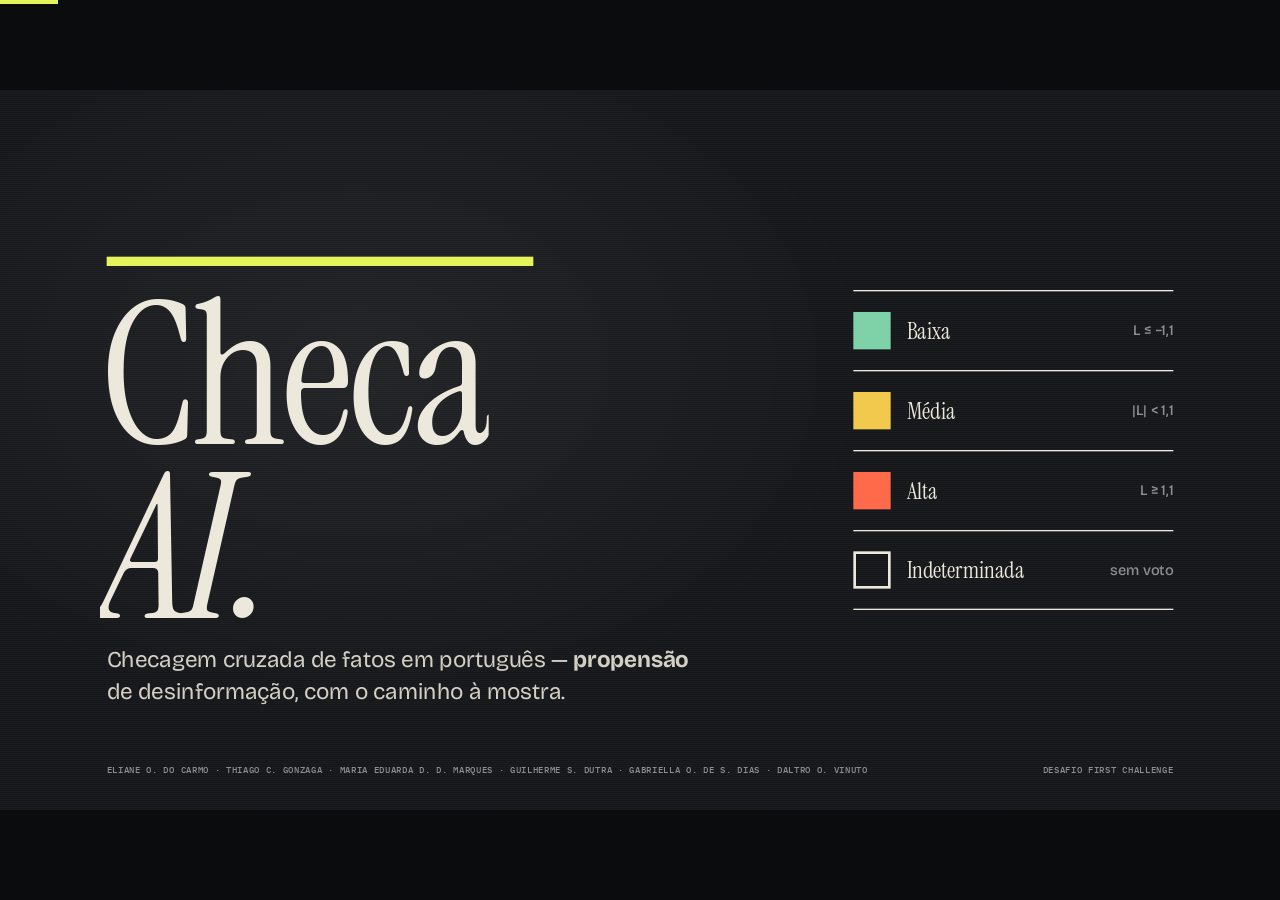
==== brag-output/slides-v4-apuracao/index.html @ cb83b755 "novos slides" ====
<!DOCTYPE html>
<html lang="pt-BR">
<head>
<meta charset="UTF-8">
<meta name="viewport" content="width=device-width, initial-scale=1.0">
<title>Checa AI — Mesa de apuração</title>

<!-- Fontes: Archivo (display), Nunito (texto), IBM Plex Mono (código) -->
<link rel="preconnect" href="https://fonts.googleapis.com">
<link rel="preconnect" href="https://fonts.gstatic.com" crossorigin>
<link href="https://fonts.googleapis.com/css2?family=Instrument+Serif:ital@0;1&family=Bricolage+Grotesque:opsz,wght@12..96,400;12..96,600;12..96,700&family=IBM+Plex+Mono:wght@400;500;600&display=swap" rel="stylesheet">

<style>
/* ===========================================
   TEMA (mude aqui para mudar o deck inteiro)
   =========================================== */
:root {
    --stage-bg: #e6e6e2;      /* faixas fora do palco 16:9 */
    --slide-bg: #fafaf8;      /* papel */
    --ink: #0b0b0b;           /* preto */
    --red: #ff3300;           /* acento único (e nível ALTA) */
    --green: #1f9d55;         /* nível BAIXA */
    --amber: #f2b705;         /* nível MÉDIA */
    --mute: #74746d;
    --line: rgba(11, 11, 11, .10);
    --soft: #efefea;

    --f-display: 'Archivo', sans-serif;
    --f-body: 'Nunito', sans-serif;
    --f-mono: 'IBM Plex Mono', monospace;

    --pad: 160px;             /* margem lateral do palco */
    --ease: cubic-bezier(.2, .8, .2, 1);
}

* { margin: 0; padding: 0; box-sizing: border-box; }

/* ===========================================
   VIEWPORT BASE (fixed 16:9 stage) — obrigatório
   =========================================== */
html, body { width: 100%; height: 100%; margin: 0; overflow: hidden; background: var(--stage-bg, #000); }
.deck-viewport { position: fixed; inset: 0; overflow: hidden; background: var(--stage-bg, #000); }
.deck-stage { position: absolute; left: 0; top: 0; width: 1920px; height: 1080px; overflow: hidden; transform-origin: 0 0; background: var(--slide-bg, #fff); }
.slide { position: absolute; inset: 0; width: 1920px; height: 1080px; overflow: hidden; display: block; visibility: hidden; opacity: 0; pointer-events: none; background: var(--slide-bg, #fff); }
.slide.active, .slide.visible { visibility: visible; opacity: 1; pointer-events: auto; z-index: 1; }
img, video, canvas, svg { max-width: 100%; max-height: 100%; }
.deck-controls { position: fixed; left: 50%; bottom: 22px; transform: translateX(-50%); z-index: 1000; }
@media print {
    html, body { width: 1920px; height: auto; overflow: visible; background: #fff; }
    .deck-viewport { position: static; overflow: visible; background: #fff; }
    .deck-stage { position: static; width: auto; height: auto; transform: none !important; background: none; }
    .slide { position: relative; display: block !important; visibility: visible !important; opacity: 1 !important; pointer-events: auto !important; width: 1920px; height: 1080px; break-after: page; page-break-after: always; }
    .slide:last-child { break-after: auto; page-break-after: auto; }
    .deck-controls { display: none !important; }
    .slide .r { opacity: 1 !important; transform: none !important; }
}
@media (prefers-reduced-motion: reduce) {
    *, *::before, *::after { animation-duration: 0.01ms !important; transition-duration: 0.2s !important; }
}

/* ===========================================
   ESTRUTURA DE SLIDE (grade suíça)
   Cada slide: grade de fundo + meta (topo) + rodapé + conteúdo.
   =========================================== */
.slide { font-family: var(--f-body); color: var(--ink); }
.meta, .foot {
    position: absolute; left: var(--pad); right: var(--pad);
    display: flex; justify-content: space-between;
    font: 700 20px var(--f-display); letter-spacing: .18em; text-transform: uppercase;
}
.meta { top: 64px; }
.meta span:last-child, .foot { color: var(--mute); }
.foot { bottom: 52px; font-weight: 600; font-size: 18px; letter-spacing: .08em; }

/* Kicker vermelho + título de seção */
.kicker {
    position: absolute; left: var(--pad); top: 160px;
    display: flex; align-items: center; gap: 18px;
    font: 800 24px var(--f-display); letter-spacing: .2em; text-transform: uppercase; color: var(--red);
}
.kicker::before { content: ""; width: 44px; height: 8px; background: var(--red); }
.h2 {
    position: absolute; left: 152px; top: 206px; right: var(--pad);
    font: 900 112px/1 var(--f-display); letter-spacing: -.04em;
}
.body { position: absolute; left: var(--pad); right: var(--pad); top: 390px; bottom: 140px; }

/* Tipografia utilitária */
.mono { font-family: var(--f-mono); }
.lead { font: 400 38px/1.4 var(--f-body); }
.small { font-size: 24px; color: var(--mute); line-height: 1.4; }
.lab { font: 800 20px var(--f-display); letter-spacing: .18em; text-transform: uppercase; color: var(--mute); }
.red { color: var(--red); }
.hl { background: var(--red); color: var(--inv-fg); padding: 0 10px; }
.ul { text-decoration: underline; text-decoration-color: var(--red); text-decoration-thickness: 6px; text-underline-offset: 8px; }
.strike { text-decoration: line-through; text-decoration-color: var(--red); text-decoration-thickness: 4px; color: var(--mute); }

/* Réguas e caixas */
.rule { border-top: 3px solid var(--ink); }
.box { border: 3px solid var(--ink); padding: 32px 36px; background: var(--slide-bg); }
.box.soft { border: 0; background: var(--soft); }
.tag { display: inline-block; font: 800 18px var(--f-display); letter-spacing: .14em; text-transform: uppercase; padding: 6px 12px; border: 2px solid var(--ink); }
.tag.llm { background: var(--red); border-color: var(--red); color: var(--inv-fg); }
.sq { display: inline-block; width: 44px; height: 44px; flex: none; }
.sq.g { background: var(--green); } .sq.a { background: var(--amber); } .sq.r { background: var(--alta); }
.sq.o { border: 4px solid var(--ink); }

/* ===========================================
   ANIMAÇÕES — disparadas quando o slide fica .visible
   Use class="r" e style="--d:.3s" para escalonar.
   =========================================== */
.r { opacity: 0; transform: translateY(28px); transition: opacity .6s ease, transform .8s var(--ease); transition-delay: var(--d, 0s); }
.slide.visible .r { opacity: 1; transform: none; }
.wipe { transform: scaleX(0); transform-origin: left; transition: transform .9s cubic-bezier(.7, 0, .2, 1); transition-delay: var(--d, 0s); }
.slide.visible .wipe { transform: scaleX(1); }
.kicker, .h2 { opacity: 0; transform: translateY(20px); transition: opacity .5s ease, transform .7s var(--ease); }
.h2 { transition-delay: .08s; }
.slide.visible .kicker, .slide.visible .h2 { opacity: 1; transform: none; }

/* ===========================================
   COMPONENTES ESPECÍFICOS
   =========================================== */
/* Título (slide 1) */
.t-bar { position: absolute; left: var(--pad); top: 250px; width: 640px; height: 22px; background: var(--red); }
.t-h1 { position: absolute; left: 150px; top: 300px; font: 900 300px/.86 var(--f-display); letter-spacing: -.045em; }
.t-h1 .l { display: block; overflow: hidden; }
.t-h1 .l span { display: block; transform: translateY(105%); transition: transform .9s var(--ease); }
.slide.visible .t-h1 .l span { transform: none; }
.slide.visible .t-h1 .l:nth-child(2) span { transition-delay: .12s; }
.scale4 { position: absolute; right: var(--pad); top: 300px; width: 480px; }
.scale4 .row { display: flex; align-items: center; gap: 24px; height: 120px; border-top: 2px solid var(--ink); }
.scale4 .row:last-child { border-bottom: 2px solid var(--ink); }
.scale4 .sq { width: 56px; height: 56px; }
.scale4 b { font: 800 34px var(--f-display); }
.scale4 i { margin-left: auto; font: 500 22px var(--f-display); font-style: normal; color: var(--mute); }

/* Grade de colunas genérica */
.cols { display: grid; gap: 40px; }
.c2 { grid-template-columns: 1fr 1fr; } .c3 { grid-template-columns: repeat(3, 1fr); } .c4 { grid-template-columns: repeat(4, 1fr); }

/* Lista com marcadores ✓ – ✗ */
.checks { list-style: none; }
.checks li { display: flex; gap: 22px; align-items: baseline; font-size: 34px; line-height: 1.3; padding: 18px 0; border-bottom: 2px solid var(--line); }
.checks li .m { flex: none; width: 40px; font: 900 34px var(--f-display); }
.checks li .m.y { color: var(--green); } .checks li .m.n { color: var(--red); } .checks li .m.s { color: var(--mute); }
.checks li small { display: block; font-size: 24px; color: var(--mute); }

/* Visão geral: 10 etapas */
.steps { display: grid; grid-template-columns: repeat(5, 1fr); gap: 24px; }
.step { position: relative; height: 210px; border-top: 6px solid var(--ink); padding-top: 18px; }
.step.llm { border-top-color: var(--red); }
.step .n { font: 900 56px/1 var(--f-display); letter-spacing: -.03em; }
.step.llm .n { color: var(--red); }
.step .t { font: 800 32px/1.1 var(--f-display); margin-top: 14px; }
.step .d { font-size: 22px; color: var(--mute); margin-top: 8px; }

/* JSON / código */
.code { font: 400 26px/1.6 var(--f-mono); background: var(--inv-bg); color: var(--inv-fg); padding: 32px 36px; }
.code .k { color: var(--code-k); } .code .s { color: var(--code-ok); }

/* Linha de equação */
.eq { display: flex; align-items: center; gap: 22px; font: 700 30px var(--f-display); }
.eq .op { font-size: 44px; color: var(--mute); }
.eq .cell { border: 3px solid var(--ink); padding: 14px 20px; }
.eq .cell small { display: block; font: 600 18px var(--f-body); color: var(--mute); }

/* Clusters (slide independência) */
.dots { display: grid; grid-template-columns: repeat(5, 72px); gap: 18px; }
.dot { width: 72px; height: 72px; background: var(--ink); }
.cluster { border: 3px solid var(--ink); padding: 22px; display: flex; gap: 14px; align-items: center; }
.cluster .dot { width: 48px; height: 48px; }
.cluster .lbl { margin-left: auto; text-align: right; font: 800 24px var(--f-display); }
.cluster .lbl small { display: block; font: 600 18px var(--f-body); color: var(--mute); }

/* Classes do juiz */
.classes { display: flex; gap: 14px; flex-wrap: wrap; }
.classes span { font: 800 22px var(--f-mono); padding: 10px 16px; border: 2px solid var(--ink); }
.classes span.on { background: var(--inv-bg); color: var(--inv-fg); }

/* Eixo de log-odds */
.axis { position: relative; width: 900px; height: 230px; }
.axis .zone { position: absolute; top: 60px; height: 70px; display: flex; align-items: center; justify-content: center; font: 900 26px var(--f-display); letter-spacing: .08em; color: var(--inv-fg); }
.axis .tick { position: absolute; top: 140px; font: 600 22px var(--f-mono); transform: translateX(-50%); }
.axis .mk { position: absolute; top: 18px; width: 4px; height: 120px; background: var(--ink); transform: translateX(-50%); }
.axis .mk b { position: absolute; top: -40px; left: 50%; transform: translateX(-50%); white-space: nowrap; font: 800 24px var(--f-display); }

/* Tabela simples */
.tbl { width: 100%; border-collapse: collapse; font-size: 30px; }
.tbl td { padding: 18px 0; border-bottom: 2px solid var(--line); }
.tbl td:last-child { text-align: right; font: 800 34px var(--f-display); }
.tbl tr:first-child td { border-top: 3px solid var(--ink); }

/* Barras de resultado */
.bar { display: grid; grid-template-columns: 380px 1fr 150px; align-items: center; gap: 28px; height: 96px; border-bottom: 2px solid var(--line); }
.bar .nm { font: 800 30px var(--f-display); }
.bar .nm small { display: block; font: 600 20px var(--f-body); color: var(--mute); }
.bar .tr { height: 40px; background: var(--soft); position: relative; }
.bar .fi { position: absolute; inset: 0 auto 0 0; background: var(--ink); }
.bar .v { font: 900 44px var(--f-display); text-align: right; }

/* Linha do trace */
.trace { font: 400 24px/1.75 var(--f-mono); }
.trace span { color: var(--mute); display: inline-block; width: 130px; }

/* Grandes declarações */
.stmt { position: absolute; left: 150px; right: var(--pad); top: 300px; font: 900 150px/.95 var(--f-display); letter-spacing: -.045em; }

/* ===========================================
   NOTAS DO APRESENTADOR, PROGRESSO, EDIÇÃO
   (fora do palco: não fazem parte do slide)
   =========================================== */
.progress { position: fixed; left: 0; top: 0; height: 4px; background: var(--red); z-index: 900; transition: width .4s var(--ease); }
.notes {
    position: fixed; left: 50%; bottom: 20px; transform: translateX(-50%) translateY(20px);
    width: min(1100px, 92vw); max-height: 34vh; overflow: auto;
    background: rgba(11, 11, 11, .92); color: var(--inv-fg); padding: 18px 22px;
    font: 400 17px/1.5 var(--f-body); border-left: 6px solid var(--red);
    opacity: 0; pointer-events: none; transition: .25s; z-index: 950;
}
.notes.on { opacity: 1; transform: translateX(-50%); pointer-events: auto; }
.edit-hotzone { position: fixed; top: 0; left: 0; width: 80px; height: 80px; z-index: 10000; cursor: pointer; }
.edit-toggle {
    position: fixed; top: 16px; left: 16px; z-index: 10001; width: 44px; height: 44px;
    border: 2px solid var(--ink); background: #fff; font-size: 20px; cursor: pointer;
    opacity: 0; pointer-events: none; transition: opacity .3s ease;
}
.edit-toggle.show, .edit-toggle.active { opacity: 1; pointer-events: auto; }
.edit-toggle.active { background: var(--red); border-color: var(--red); }
body.editing .slide [contenteditable="true"]:hover { outline: 2px dashed var(--red); outline-offset: 4px; }

/* ===========================================
   TEMA C · MESA DE APURAÇÃO
   Grafite escuro + marca-texto limão; caixas invertidas viram "papel de recibo".
   Instrument Serif nos títulos, Bricolage Grotesque no texto, IBM Plex Mono no código.
   =========================================== */
:root {
    --stage-bg: #0b0c0d; --slide-bg: #15171a; --paper: #f3efe4;
    --ink: #ece8dc; --red: #e4f45a; --mute: #8b8f94; --soft: #202327;
    --line: rgba(255, 255, 255, .10);
    --green: #7fd1a8; --amber: #f2c94c; --alta: #ff6b4a; --amber-text: #f2c94c;
    --inv-bg: #f3efe4; --inv-fg: #17181b; --inv-mute: #5d5f63;
    --code-ok: #2f7d55; --code-k: #8a3b12;
    --f-display: 'Bricolage Grotesque', sans-serif; --f-serif: 'Instrument Serif', Georgia, serif;
    --f-body: 'Bricolage Grotesque', sans-serif;
    --f-mono: 'IBM Plex Mono', monospace;
}
.slide { font-synthesis: none; }
/* vinheta + grão de papel */
.slide::before {
    content: ""; position: absolute; inset: 0; pointer-events: none;
    background: radial-gradient(1300px 900px at 28% 38%, rgba(255,255,255,.055), transparent 60%),
                repeating-linear-gradient(0deg, rgba(255,255,255,.018) 0 1px, transparent 1px 3px);
}
.meta, .foot { font: 500 18px var(--f-mono) !important; letter-spacing: .16em; }
.meta span:first-child { color: var(--ink); }
.kicker, .lab { font-family: var(--f-mono) !important; font-weight: 500 !important; }
.kicker::before { height: 4px; }
.tag { font-family: var(--f-mono) !important; font-weight: 600 !important; letter-spacing: .08em; border-color: var(--ink); }
.tag.llm { background: var(--red); border-color: var(--red); color: #17181b; }
.h2 { font-weight: 400; letter-spacing: -.015em; font-size: 124px; top: 196px; }
.t-h1 { font-weight: 400; letter-spacing: -.02em; }
.stmt { font-weight: 400; letter-spacing: -.015em; }
.stmt .red, .t-h1 .l:nth-child(2) span { font-style: italic; }
.lead { color: #d3cfc4; }
.hl { background: var(--red); color: #17181b; }
.ul { text-decoration: none; background: linear-gradient(transparent 62%, rgba(228, 244, 90, .55) 62%); }
.strike { text-decoration-color: var(--red); }
.sq.o { border-color: var(--ink); }
.checks li .m.y { color: var(--green); } .checks li .m.n { color: var(--alta); }
.step.llm { border-top-color: var(--red); } .step.llm .n { color: var(--red); }
.t-bar { background: var(--red); height: 14px; }
/* caixas invertidas = papel de recibo, levemente torto */
.code, .box[style*="inv-bg"], div[style*="background:var(--inv-bg)"] { box-shadow: 0 24px 50px rgba(0,0,0,.45); }
.slide.visible div[style*="background:var(--inv-bg);color"] { transform: rotate(-.6deg); }
.axis .zone { color: #17181b !important; }
.bar .tr { background: #23262b; }
.bar .fi { background: var(--ink); }
.dot, .cluster .dot { background: var(--ink); }
.progress { background: var(--red); }
.h2, .t-h1, .stmt, .step .n, .scale4 b { font-family: var(--f-serif) !important; font-weight: 400 !important; }
.slide:first-child .foot { font-size: 13px !important; letter-spacing: .04em; }

</style>
</head>
<body>
<div class="progress" id="progress"></div>
<div class="edit-hotzone"></div>
<button class="edit-toggle" id="editToggle" title="Modo edição (E)" aria-label="Alternar modo de edição">✏️</button>

<div class="deck-viewport">
<main class="deck-stage" id="deckStage">

<!-- =========================================================
     01 · TÍTULO
     ========================================================= -->
<section class="slide" data-sec="Residência · 2026">
  <div class="t-bar wipe" style="--d:.15s"></div>
  <h1 class="t-h1"><span class="l"><span>Checa</span></span><span class="l"><span>AI.</span></span></h1>
  <p class="lead r" style="position:absolute;left:160px;top:830px;width:900px;font-size:34px;--d:.6s">Checagem cruzada de fatos em português — <b>propensão</b> de desinformação, com o caminho à mostra.</p>
  <div class="scale4">
    <div class="row r" style="--d:.7s"><span class="sq g"></span><b>Baixa</b><i>L ≤ −1,1</i></div>
    <div class="row r" style="--d:.8s"><span class="sq a"></span><b>Média</b><i>|L| &lt; 1,1</i></div>
    <div class="row r" style="--d:.9s"><span class="sq r"></span><b>Alta</b><i>L ≥ 1,1</i></div>
    <div class="row r" style="--d:1s"><span class="sq o"></span><b>Indeterminada</b><i>sem voto</i></div>
  </div>
  <div class="foot" style="font-size:15px;letter-spacing:.04em;white-space:nowrap"><span>Eliane O. do Carmo · Thiago C. Gonzaga · Maria Eduarda D. D. Marques · Guilherme S. Dutra · Gabriella O. de S. Dias · Daltro O. Vinuto</span><span>Desafio First Challenge</span></div>
</section>

<!-- =========================================================
     02 · GANCHO
     ========================================================= -->
<section class="slide" data-sec="O problema">
  <div class="kicker">Grupo da família · mensagem encaminhada</div>
  <div class="stmt" style="top:290px;font-size:230px">
    <div class="r" style="--d:.15s">“Café cura</div>
    <div class="r" style="--d:.3s">câncer.”</div>
  </div>
  <div class="r" style="position:absolute;left:160px;top:820px;font:900 88px var(--f-display);letter-spacing:-.03em;--d:.8s">Verdade ou <span class="red">mentira?</span></div>
</section>

<!-- =========================================================
     03 · PRINCÍPIO: PROPENSÃO
     ========================================================= -->
<section class="slide" data-sec="Princípio de projeto">
  <div class="kicker">A saída</div>
  <h2 class="h2">Propensão, não veredito.</h2>
  <div class="body cols c4" style="top:430px">
    <div class="r" style="--d:.2s"><div class="rule"></div><span class="sq g" style="margin:28px 0 22px;width:64px;height:64px"></span><div style="font:900 56px var(--f-display)">Baixa</div><div class="mono" style="font-size:24px;margin:10px 0 18px">L ≤ −1,10</div><p class="small" style="font-size:28px">Fontes independentes sustentam a afirmação.</p></div>
    <div class="r" style="--d:.3s"><div class="rule"></div><span class="sq a" style="margin:28px 0 22px;width:64px;height:64px"></span><div style="font:900 56px var(--f-display)">Média</div><div class="mono" style="font-size:24px;margin:10px 0 18px">|L| &lt; 1,10</div><p class="small" style="font-size:28px">Evidência insuficiente ou em conflito.</p></div>
    <div class="r" style="--d:.4s"><div class="rule"></div><span class="sq r" style="margin:28px 0 22px;width:64px;height:64px"></span><div style="font:900 56px var(--f-display)">Alta</div><div class="mono" style="font-size:24px;margin:10px 0 18px">L ≥ +1,10</div><p class="small" style="font-size:28px">Fontes independentes contestam a afirmação.</p></div>
    <div class="r" style="--d:.5s"><div class="rule"></div><span class="sq o" style="margin:28px 0 22px;width:64px;height:64px"></span><div style="font:900 56px var(--f-display)">Indeterminada</div><div class="mono" style="font-size:24px;margin:10px 0 18px">nenhum voto</div><p class="small" style="font-size:28px">Nenhuma fonte trata do assunto.</p></div>
  </div>
</section>

<!-- =========================================================
     04 · QUEM DECIDE
     ========================================================= -->
<section class="slide" data-sec="Princípio de projeto">
  <div class="kicker">Quem decide</div>
  <div class="stmt" style="top:250px;width:860px;font-size:110px">
    <div class="r" style="--d:.1s">Ausência de evidência</div>
    <div class="r red" style="--d:.25s">não é evidência.</div>
  </div>
  <p class="lead r" style="position:absolute;left:160px;top:720px;width:780px;font-size:32px;--d:.45s">Nada empurra o nível sem uma fonte que tenha tomado posição sobre a afirmação.</p>
  <div style="position:absolute;left:1120px;right:160px;top:250px;display:grid;gap:36px">
    <div class="box r" style="--d:.5s"><span class="tag llm">Modelo de linguagem</span><div style="font:900 48px/1.1 var(--f-display);margin:22px 0 12px">extrai · reescreve · classifica</div><p class="small" style="font-size:26px">Propõe — e é sempre conferido pelo código.</p></div>
    <div class="box r" style="--d:.65s;background:var(--inv-bg);color:var(--inv-fg)"><span class="tag" style="border-color:var(--inv-fg)">Código determinístico</span><div style="font:900 48px/1.1 var(--f-display);margin:22px 0 12px">pesa · soma · decide · redige</div><p style="font-size:26px;color:var(--inv-mute)">O nível e o texto final nunca vêm do LLM.</p></div>
  </div>
</section>

<!-- =========================================================
     05 · VISÃO GERAL — 10 ETAPAS
     ========================================================= -->
<section class="slide" data-sec="Pipeline">
  <div class="kicker">Visão geral</div>
  <h2 class="h2">Dez etapas com recibo.</h2>
  <div class="body" style="top:420px">
    <div class="steps">
      <div class="step r" style="--d:.15s"><div class="n">01</div><div class="t">Recebimento</div><div class="d">regras: tempo, rumor, sátira</div></div>
      <div class="step llm r" style="--d:.2s"><div class="n">02</div><div class="t">Afirmações</div><div class="d">LLM → JSON validado</div></div>
      <div class="step r" style="--d:.25s"><div class="n">03</div><div class="t">Busca aberta</div><div class="d">SerpAPI · 2 consultas</div></div>
      <div class="step r" style="--d:.3s"><div class="n">04</div><div class="t">Leitura</div><div class="d">deep crawl + extração</div></div>
      <div class="step r" style="--d:.35s"><div class="n">05</div><div class="t">Independência</div><div class="d">clusters de fontes</div></div>
      <div class="step llm r" style="--d:.4s"><div class="n">06</div><div class="t">Juiz</div><div class="d">4 classes + citação</div></div>
      <div class="step llm r" style="--d:.45s"><div class="n">07</div><div class="t">Agente crítico</div><div class="d">para ou reescreve ↺ busca</div></div>
      <div class="step r" style="--d:.5s"><div class="n">08</div><div class="t">Decisão</div><div class="d">log-odds · limiar</div></div>
      <div class="step r" style="--d:.55s"><div class="n">09</div><div class="t">Travas</div><div class="d">só rebaixam</div></div>
      <div class="step r" style="--d:.6s"><div class="n">10</div><div class="t">Relatório</div><div class="d">templates neutros</div></div>
    </div>
    <div class="r" style="display:flex;gap:56px;margin-top:20px;font:800 24px var(--f-display);--d:.75s">
      <span style="display:flex;align-items:center;gap:14px"><span style="width:48px;height:6px;background:var(--ink)"></span>código determinístico · 7</span>
      <span style="display:flex;align-items:center;gap:14px" class="red"><span style="width:48px;height:6px;background:var(--red)"></span>modelo de linguagem · 3</span>
    </div>
  </div>
</section>

<!-- =========================================================
     06 · ETAPA 1 — RECEBIMENTO
     ========================================================= -->
<section class="slide" data-sec="Etapa 01">
  <div class="kicker">Etapa 01 · Recebimento</div>
  <h2 class="h2">Ler o texto antes de buscar.</h2>
  <div class="body cols c2" style="gap:80px">
    <div>
      <div class="lab r" style="--d:.15s">Entrada · exemplo ilustrativo</div>
      <p class="r" style="font:800 46px/1.25 var(--f-display);margin-top:20px;--d:.25s"><span class="ul">Me passaram que</span> o governo vai bloquear as contas de todo mundo <span class="hl">hoje</span>.</p>
      <div class="r" style="margin-top:46px;--d:.45s">
        <div class="lab">Janela temporal</div>
        <div style="position:relative;height:110px;margin-top:20px">
          <div style="position:absolute;left:0;right:0;top:44px;height:3px;background:var(--ink)"></div>
          <div class="wipe" style="position:absolute;left:520px;width:200px;top:32px;height:28px;background:var(--red);--d:.7s"></div>
          <div style="position:absolute;left:700px;top:72px;font:800 22px var(--f-display)">hoje</div>
          <div style="position:absolute;left:520px;top:72px;font:600 20px var(--f-body);color:var(--red)">2 dias</div>
          <div style="position:absolute;left:120px;top:30px;width:28px;height:28px;border-radius:50%;background:var(--mute)"></div>
          <div style="position:absolute;left:40px;top:72px;font:600 20px var(--f-body);color:var(--mute)">fonte de outro período</div>
        </div>
        <p class="small">Fora da janela, a fonte perde peso: provavelmente fala de outro episódio.</p>
      </div>
    </div>
    <ul class="checks">
      <li class="r" style="--d:.3s"><span class="m y">✓</span><span>Marcador de tempo<small>“hoje” → janela de 2 dias</small></span></li>
      <li class="r" style="--d:.4s"><span class="m y">✓</span><span>Relato de segunda mão<small>“Me passaram que…”</small></span></li>
      <li class="r" style="--d:.5s"><span class="m s">–</span><span>Opinião ou sátira</span></li>
      <li class="r" style="--d:.6s"><span class="m s">–</span><span>Afirmação vaga</span></li>
      <li class="r" style="--d:.7s;border:0"><span class="m n">✗</span><span>Foto ou vídeo<small>recebe só orientação; aceita texto, título ou link</small></span></li>
    </ul>
  </div>
</section>

<!-- =========================================================
     07 · ETAPA 2 — AFIRMAÇÕES
     ========================================================= -->
<section class="slide" data-sec="Etapa 02">
  <div class="kicker">Etapa 02 · Afirmações · <span class="tag llm" style="font-size:16px;padding:3px 10px">LLM</span></div>
  <h2 class="h2">Núcleo e polaridade.</h2>
  <div class="body" style="top:380px">
    <div class="cols" style="grid-template-columns:640px 1fr;gap:60px;align-items:start">
      <div>
        <div class="lab r" style="--d:.15s">Entrada do usuário</div>
        <p class="r" style="font:900 60px/1.1 var(--f-display);letter-spacing:-.02em;margin-top:18px;--d:.25s">“É falso que a vacina altera o DNA.”</p>
      </div>
      <div class="code r" style="--d:.4s">{<br>
&nbsp;&nbsp;<span class="k">"afirmacao"</span>: <span class="s">"A vacina não altera o DNA"</span>,<br>
&nbsp;&nbsp;<span class="k">"nucleo"</span>: <span class="s">"A vacina altera o DNA"</span>,<br>
&nbsp;&nbsp;<span class="k">"polaridade"</span>: <span class="s">"nega"</span>,<br>
&nbsp;&nbsp;<span class="k">"consulta"</span>: <span class="s">"vacina covid altera DNA"</span><br>}</div>
    </div>
    <div class="eq r" style="margin-top:56px;--d:.6s">
      <div class="cell">REFUTA o núcleo<small>o que o juiz diz</small></div><span class="op">×</span>
      <div class="cell">nega<small>polaridade do usuário</small></div><span class="op">=</span>
      <div class="cell" style="background:var(--inv-bg);color:var(--inv-fg);border-color:var(--ink)">voto −1<small style="color:var(--inv-mute)">a favor do usuário</small></div>
      <span class="small" style="margin-left:24px;font-size:22px">JSON validado (Pydantic) · 1 nova tentativa · fallback regex marcado no recibo</span>
    </div>
  </div>
</section>

<!-- =========================================================
     08 · ETAPA 3 — BUSCA
     ========================================================= -->
<section class="slide" data-sec="Etapa 03">
  <div class="kicker">Etapa 03 · Busca aberta</div>
  <h2 class="h2">Duas buscas por afirmação.</h2>
  <div class="body" style="top:400px">
    <div class="cols" style="grid-template-columns:1fr 470px;gap:80px">
      <div style="display:grid;gap:30px">
        <div class="r" style="--d:.2s"><div class="lab">① Consulta pura · Google News</div><div class="mono" style="font-size:40px;font-weight:500;margin-top:14px;padding:20px 0;border-top:3px solid var(--ink);border-bottom:3px solid var(--ink)">vacina covid altera DNA</div></div>
        <div class="r" style="--d:.35s"><div class="lab">② Dirigida às agências · Google orgânico</div><div class="mono" style="font-size:32px;font-weight:500;margin-top:14px;padding:20px 0;border-top:3px solid var(--ink);border-bottom:3px solid var(--ink)">vacina covid altera DNA <span class="red">(site:agência-1 OR site:agência-2 OR …)</span></div></div>
        <p class="small r" style="--d:.5s">Atalho: índice local BM25 com ≈ 22 mil checagens — <b>desligado nas avaliações</b>, para medir a busca de verdade.</p>
      </div>
      <div style="display:grid;gap:22px;align-content:start">
        <div class="r" style="--d:.45s;border-top:6px solid var(--ink);padding-top:14px"><div style="font:900 80px/1 var(--f-display)">23 <span style="font-size:40px">+</span> 13</div><div class="small">veículos + agências de checagem no catálogo curado</div></div>
        <div class="r" style="--d:.55s;border-top:6px solid var(--ink);padding-top:14px"><div style="font:800 30px var(--f-display)">Rodízio de chaves</div><div class="small">HTTP 429 na chave 1 → a mesma busca segue na chave 2.</div></div>
        <div class="r" style="--d:.65s;border-top:6px solid var(--ink);padding-top:14px"><div style="font:800 30px var(--f-display)">Planejador</div><div class="small">Consulta vazia é relaxada: 0 → 8 resultados.</div></div>
      </div>
    </div>
  </div>
</section>

<!-- =========================================================
     09 · ETAPA 4A — LEITURA: DEDUPE + DOWNLOAD SEGURO
     ========================================================= -->
<section class="slide" data-sec="Etapa 04">
  <div class="kicker">Etapa 04 · Leitura das páginas</div>
  <h2 class="h2">Manchete não basta.</h2>
  <div class="body cols c2" style="gap:90px">
    <div>
      <div class="lab r" style="--d:.15s">① Uma URL, uma peça</div>
      <div class="mono r" style="font-size:25px;line-height:1.5;margin-top:22px;--d:.25s"><span class="strike">https://www.</span>exemplo.com.br/noticia/cafe-cura<br><span class="strike">?utm_source=zap&amp;amp#fim</span></div>
      <div class="r" style="font-size:28px;color:var(--mute);margin:18px 0;--d:.35s">↓ a mesma matéria vinda de dois buscadores</div>
      <div class="mono r" style="font-size:36px;font-weight:600;padding:18px 0;border-top:3px solid var(--ink);border-bottom:3px solid var(--ink);--d:.45s">exemplo.com.br/noticia/cafe-cura</div>
      <div class="r" style="display:flex;gap:16px;margin-top:28px;--d:.55s"><span class="tag" style="border-color:var(--red);color:var(--red)">✗ homepage</span><span class="tag" style="border-color:var(--red);color:var(--red)">✗ listagem /tag/</span><span class="tag" style="border-color:var(--red);color:var(--red)">✗ rede social · PDF</span></div>
    </div>
    <div>
      <div class="lab r" style="--d:.3s">② Download seguro (anti-SSRF)</div>
      <ul class="checks" style="margin-top:6px">
        <li class="r" style="--d:.4s"><span class="m y">✓</span><span>Só http/https, portas 80/443</span></li>
        <li class="r" style="--d:.5s"><span class="m y">✓</span><span>Bloqueia IP privado e loopback</span></li>
        <li class="r" style="--d:.6s"><span class="m y">✓</span><span>Cada redirect é revalidado</span></li>
        <li class="r" style="--d:.7s"><span class="m y">✓</span><span>Teto de 5 MB e 15 s por página</span></li>
      </ul>
      <p class="small r" style="margin-top:22px;--d:.8s">A URL nunca leva o servidor à rede interna. Download com curl_cffi, como um navegador.</p>
    </div>
  </div>
</section>

<!-- =========================================================
     10 · ETAPA 4B — LEITURA: CASCATA
     ========================================================= -->
<section class="slide" data-sec="Etapa 04">
  <div class="kicker">Etapa 04 · Leitura das páginas</div>
  <h2 class="h2">Provar que o corpo foi lido.</h2>
  <div class="body cols" style="grid-template-columns:1fr 640px;gap:90px">
    <ul class="checks">
      <li class="r" style="--d:.2s"><span class="m n">✗</span><span>JSON-LD · articleBody<small>texto do próprio editor — ausente nesta página</small></span></li>
      <li class="r" style="--d:.35s"><span class="m y">✓</span><span><b>trafilatura</b> <span class="red" style="font-size:26px">≥ 500 caracteres</span><small>o primeiro nível que vence encerra a cascata</small></span></li>
      <li class="r" style="--d:.5s"><span class="m s">–</span><span style="color:var(--mute)">seletor do catálogo (não precisou)</span></li>
      <li class="r" style="--d:.6s;border:0"><span class="m s">–</span><span style="color:var(--mute)">regex de &lt;p&gt; (não precisou)</span></li>
    </ul>
    <div style="display:grid;gap:30px;align-content:start">
      <div class="r" style="background:var(--inv-bg);color:var(--inv-fg);padding:40px;--d:.7s"><div class="mono" style="font-size:44px;font-weight:600">corpo_lido = <span style="color:var(--code-ok)">true</span></div><div style="font:800 32px var(--f-display);margin-top:14px">→ a fonte pode votar</div></div>
      <div class="r" style="border:3px dashed var(--ink);padding:36px;--d:.85s"><div style="font:800 32px var(--f-display)">Só título ou snippet?</div><div class="small" style="font-size:28px;margin-top:10px">A fonte aparece na resposta, mas <b style="color:var(--ink)">não vota</b>. Nenhum texto parcial finge ser corpo lido.</div></div>
    </div>
  </div>
</section>

<!-- =========================================================
     11 · ETAPA 5 — INDEPENDÊNCIA
     ========================================================= -->
<section class="slide" data-sec="Etapa 05">
  <div class="kicker">Etapa 05 · Independência</div>
  <h2 class="h2">10 matérias ≠ 10 votos.</h2>
  <div class="body cols" style="grid-template-columns:480px 120px 1fr;gap:40px;align-items:center">
    <div class="r" style="--d:.2s">
      <div class="dots"><i class="dot"></i><i class="dot"></i><i class="dot"></i><i class="dot"></i><i class="dot"></i><i class="dot"></i><i class="dot"></i><i class="dot"></i><i class="dot"></i><i class="dot"></i></div>
      <div style="font:900 44px var(--f-display);margin-top:28px">10 matérias</div><div class="small">exemplo ilustrativo</div>
    </div>
    <div class="r" style="font:900 90px var(--f-display);color:var(--red);text-align:center;--d:.4s">→</div>
    <div style="display:grid;gap:20px">
      <div class="cluster r" style="--d:.5s"><i class="dot"></i><i class="dot"></i><i class="dot"></i><i class="dot"></i><i class="dot"></i><div class="lbl">1 voto<small>assinam a mesma agência</small></div></div>
      <div class="cluster r" style="--d:.62s"><i class="dot"></i><i class="dot"></i><i class="dot"></i><div class="lbl">1 voto<small>mesmo grupo econômico</small></div></div>
      <div class="cluster r" style="--d:.74s"><i class="dot"></i><i class="dot"></i><div class="lbl">1 voto<small>corpo quase idêntico (trechos de 5 palavras)</small></div></div>
      <div class="r" style="font:900 52px var(--f-display);text-align:right;--d:.9s">= <span class="red">3 votos</span></div>
    </div>
  </div>
</section>

<!-- =========================================================
     12 · ETAPA 6 — JUIZ
     ========================================================= -->
<section class="slide" data-sec="Etapa 06">
  <div class="kicker">Etapa 06 · Juiz · <span class="tag llm" style="font-size:16px;padding:3px 10px">LLM</span> + código</div>
  <h2 class="h2">O código confere o LLM.</h2>
  <div class="body cols c2" style="gap:80px;top:380px">
    <div>
      <div class="lab r" style="--d:.15s">Núcleo: “A vacina altera o DNA”</div>
      <div class="box soft r" style="margin-top:18px;font-size:27px;line-height:1.5;--d:.25s"><b>Vacina não altera o DNA, dizem especialistas.</b> O RNA não entra no núcleo da célula e, portanto, não modifica o DNA.</div>
      <div class="classes r" style="margin-top:26px;--d:.4s"><span>SUSTENTA</span><span class="on">REFUTA</span><span>RELATA_SEM_ENDOSSO</span><span>NAO_TRATA</span></div>
    </div>
    <div>
      <div class="lab r" style="--d:.45s">Citação ∈ texto visto pelo juiz (≥ 0,90)</div>
      <ul class="checks" style="margin-top:6px">
        <li class="r" style="--d:.55s"><span class="m y">✓</span><span>Citação literal<small>classe mantida</small></span></li>
        <li class="r" style="--d:.65s;border:0"><span class="m n">✗</span><span>Citação inventada<small>rebaixada para NAO_TRATA</small></span></li>
      </ul>
      <div class="r" style="margin-top:34px;font:900 58px/1.05 var(--f-display);letter-spacing:-.02em;--d:.85s">Pode errar.<br><span class="red">Não pode inventar.</span></div>
    </div>
  </div>
</section>

<!-- =========================================================
     13 · ETAPA 7 — AGENTE CRÍTICO
     ========================================================= -->
<section class="slide" data-sec="Etapa 07">
  <div class="kicker">Etapa 07 · Agente crítico</div>
  <h2 class="h2">Parar ou buscar mais?</h2>
  <div class="body cols c2" style="gap:90px">
    <div>
      <div class="lab r" style="--d:.15s">Para quando…</div>
      <ul class="checks" style="margin-top:6px">
        <li class="r" style="--d:.25s"><span class="m">■</span><span>há selo de checagem aplicável</span></li>
        <li class="r" style="--d:.35s"><span class="m">■</span><span>≥ 2 clusters independentes tomaram posição</span></li>
        <li class="r" style="--d:.45s"><span class="m">■</span><span>o juiz está indisponível</span></li>
        <li class="r" style="--d:.55s;border:0"><span class="m">■</span><span>o orçamento de buscas acabou</span></li>
      </ul>
    </div>
    <div>
      <div class="lab r" style="--d:.4s">Senão, o <span class="red">LLM reescreve</span> a consulta</div>
      <div class="r" style="margin-top:26px;--d:.5s"><div class="small">antes</div><div class="mono strike" style="font-size:36px;margin-top:6px">vacina covid altera DNA</div></div>
      <div class="r" style="margin-top:30px;--d:.7s"><div class="small">depois — sabendo o que veio como NAO_TRATA</div><div class="mono" style="font-size:36px;font-weight:600;margin-top:6px;padding:16px 0;border-top:3px solid var(--ink);border-bottom:3px solid var(--ink)">vacina RNA mensageiro material genético</div></div>
      <p class="small r" style="margin-top:22px;--d:.85s">→ nova onda de busca, leitura e juiz</p>
    </div>
  </div>
</section>

<!-- =========================================================
     14 · AUTOCONSISTÊNCIA
     ========================================================= -->
<section class="slide" data-sec="Etapa 07">
  <div class="kicker">Etapa 07 · Autoconsistência</div>
  <h2 class="h2">Voto decisivo: julgado 3×.</h2>
  <div class="body" style="top:430px">
    <div class="r" style="display:grid;grid-template-columns:repeat(3,240px) 90px 1fr;gap:20px;align-items:center;padding:26px 0;border-top:3px solid var(--ink);--d:.2s">
      <span class="tag" style="font-size:24px;text-align:center">REFUTA</span><span class="tag" style="font-size:24px;text-align:center">REFUTA</span><span class="tag" style="font-size:24px;text-align:center">REFUTA</span>
      <span style="font:900 48px var(--f-display);text-align:center">→</span><span style="font:800 36px var(--f-display)">unânime · <span style="color:var(--green)">mantém</span></span>
    </div>
    <div class="r" style="display:grid;grid-template-columns:repeat(3,240px) 90px 1fr;gap:20px;align-items:center;padding:26px 0;border-top:3px solid var(--ink);border-bottom:3px solid var(--ink);--d:.4s">
      <span class="tag" style="font-size:24px;text-align:center">REFUTA</span><span class="tag" style="font-size:24px;text-align:center;border-color:var(--red);color:var(--red)">SUSTENTA</span><span class="tag" style="font-size:24px;text-align:center">REFUTA</span>
      <span style="font:900 48px var(--f-display);text-align:center">→</span><span style="font:800 36px var(--f-display)">instável · <span class="red">RELATA_SEM_ENDOSSO</span></span>
    </div>
    <p class="r" style="font:800 44px/1.2 var(--f-display);margin-top:60px;--d:.65s">Falha segura: a repetição nunca inverte a direção —<br><span class="red">só perde a posição.</span></p>
  </div>
</section>

<!-- =========================================================
     15 · ETAPA 8 — DECISÃO
     ========================================================= -->
<section class="slide" data-sec="Etapa 08">
  <div class="kicker">Etapa 08 · Decisão · sem LLM, sem rede</div>
  <h2 class="h2">Uma função pura decide.</h2>
  <div class="body cols" style="grid-template-columns:560px 1fr;gap:100px;top:400px">
    <div class="r" style="--d:.2s">
      <div class="lab" style="margin-bottom:14px">Peso do voto por fonte</div>
      <table class="tbl">
        <tr><td>Agência de checagem curada</td><td>1,0</td></tr>
        <tr><td>Órgão público · site muito acessado</td><td>0,6</td></tr>
        <tr><td>Rede social</td><td>0,45</td></tr>
        <tr><td>Site pouco acessado</td><td>0,3</td></tr>
        <tr><td>Selo de checagem aplicável</td><td class="red">1,5</td></tr>
      </table>
    </div>
    <div>
      <div class="r mono" style="font-size:32px;line-height:1.6;--d:.35s">L = Σ votos <span style="color:var(--mute)">(um por cluster)</span><br>p = σ(L) &nbsp;·&nbsp; τ = ln 3 ≈ 1,10</div>
      <div class="axis r" style="margin-top:70px;--d:.5s">
        <div class="zone" style="left:0;width:285px;background:var(--green)">BAIXA</div>
        <div class="zone" style="left:285px;width:330px;background:var(--amber);color:var(--ink)">MÉDIA</div>
        <div class="zone" style="left:615px;width:285px;background:var(--alta)">ALTA</div>
        <div class="tick" style="left:285px">−τ</div><div class="tick" style="left:450px">0</div><div class="tick" style="left:615px">+τ</div>
        <div class="mk" id="mk1" style="left:600px"><b>1 fonte curada · +1,0</b></div>
      </div>
      <div class="r" style="font:800 30px/1.45 var(--f-display);--d:.7s">1 fonte curada → L = +1,0 → <span style="color:var(--amber-text)">média</span> (p 0,73)<br>2 independentes → L = +2,0 → <span class="red">alta</span> (p 0,88)</div>
    </div>
  </div>
</section>

<!-- =========================================================
     16 · ETAPA 9 — TRAVAS
     ========================================================= -->
<section class="slide" data-sec="Etapa 09">
  <div class="kicker">Etapa 09 · Travas de segurança</div>
  <h2 class="h2">Travas só tiram certeza.</h2>
  <div class="body" style="top:400px">
    <div class="tbl" style="display:grid">
      <div class="r" style="display:grid;grid-template-columns:330px 1fr;padding:20px 0;border-top:3px solid var(--ink);--d:.15s"><b style="font:800 32px var(--f-display)">Confiabilidade</b><span style="font-size:30px">Rede social ou site pouco acessado não crava alta nem baixa sozinho.</span></div>
      <div class="r" style="display:grid;grid-template-columns:330px 1fr;padding:20px 0;border-top:2px solid var(--line);--d:.25s"><b style="font:800 32px var(--f-display)">Tempo</b><span style="font-size:30px">Fonte de outro período perde peso e nunca sustenta um extremo.</span></div>
      <div class="r" style="display:grid;grid-template-columns:330px 1fr;padding:20px 0;border-top:2px solid var(--line);--d:.35s"><b style="font:800 32px var(--f-display)">Conjunção</b><span style="font-size:30px">Parte confirmada não apaga parte contestada.</span></div>
      <div class="r" style="display:grid;grid-template-columns:330px 1fr;padding:20px 0;border-top:2px solid var(--line);--d:.45s"><b style="font:800 32px var(--f-display)">Similaridade</b><span style="font-size:30px">Selo do índice só vale se checou a mesma alegação (Dice ≥ 0,6).</span></div>
      <div class="r" style="display:grid;grid-template-columns:330px 1fr;padding:20px 0;border-top:2px solid var(--line);border-bottom:3px solid var(--ink);--d:.55s"><b style="font:800 32px var(--f-display)">Sintetizador</b><span style="font-size:30px">Relê o conjunto e só pode rebaixar: alta/baixa → média → indeterminada.</span></div>
    </div>
  </div>
</section>

<!-- =========================================================
     17 · ETAPA 10 — RELATÓRIO
     ========================================================= -->
<section class="slide" data-sec="Etapa 10">
  <div class="kicker">Etapa 10 · Relatório</div>
  <h2 class="h2">O caminho vai na resposta.</h2>
  <div class="body cols" style="grid-template-columns:1fr 520px;gap:90px;top:390px;align-items:start">
    <div class="box r" style="--d:.2s;padding:36px 40px">
      <div style="display:flex;align-items:center;gap:18px"><span class="sq a"></span><b style="font:900 40px var(--f-display)">Propensão média</b></div>
      <p style="font-size:27px;line-height:1.45;margin:16px 0 22px">1 fonte independente contesta o que o texto afirma e 1 a confirma. Isso não é um veredito: compare as fontes e tire sua própria conclusão.</p>
      <div style="display:grid;gap:10px;font-size:24px">
        <div><span class="tag" style="font-size:15px">REFUTA</span>&nbsp; Agência de checagem (curada) · corpo lido · 12/10</div>
        <div><span class="tag" style="font-size:15px">SUSTENTA</span>&nbsp; Portal de notícias · corpo lido · 11/10</div>
      </div>
      <p class="small" style="font-size:22px;margin-top:20px">① compare datas &nbsp;② quem assina? &nbsp;③ aparece em outro veículo independente?</p>
    </div>
    <div>
      <div class="lab r" style="--d:.4s">Bloqueado na saída</div>
      <div class="r" style="font:800 38px/1.6 var(--f-display);margin-top:12px;--d:.5s"><div class="strike">“é falso”</div><div class="strike">“fake news confirmada”</div><div class="strike">“sem dúvida”</div><div class="strike">“com certeza”</div></div>
      <p class="small r" style="margin-top:24px;--d:.7s">Recibo por etapa: ok · parcial · falha · pulada. Sinais de estilo aparecem, mas ficam fora do nível.</p>
    </div>
  </div>
</section>

<!-- =========================================================
     18 · REPRODUTIBILIDADE
     ========================================================= -->
<section class="slide" data-sec="Método">
  <div class="kicker">Método · Telemetria e replay</div>
  <h2 class="h2">Tudo é reproduzível.</h2>
  <div class="body cols" style="grid-template-columns:1fr 600px;gap:90px">
    <div class="r" style="--d:.2s">
      <div class="lab">runs/&lt;run_id&gt;/trace.jsonl</div>
      <div class="trace" style="margin-top:18px;border-top:3px solid var(--ink);padding-top:14px">
        <div><span>12 ms</span>run_inicio "Café cura câncer"</div>
        <div><span>131 ms</span>etapa recebimento · ok</div>
        <div><span>6491 ms</span>llm afirmacoes · 2,2 s</div>
        <div><span>6524 ms</span>http 200 · cache=hit</div>
        <div><span>9012 ms</span>fonte descartada · homepage</div>
        <div><span>9400 ms</span><b class="red">fallback</b> onde=juiz</div>
        <div><span>9812 ms</span>decisao nivel=media</div>
      </div>
    </div>
    <div>
      <div class="lab r" style="--d:.35s">Todo I/O externo passa por cassetes</div>
      <ul class="checks" style="margin-top:6px">
        <li class="r" style="--d:.45s"><span class="m s">○</span><span><b>live</b><small>rede de verdade, nada gravado</small></span></li>
        <li class="r" style="--d:.55s"><span class="m n">●</span><span><b>record</b><small>rede + grava web e LLM</small></span></li>
        <li class="r" style="--d:.65s;border:0"><span class="m">▶</span><span><b>replay</b><small>só cassetes · determinístico · sem rede</small></span></li>
      </ul>
    </div>
  </div>
</section>

<!-- =========================================================
     19 · AVALIAÇÃO
     ========================================================= -->
<section class="slide" data-sec="Método">
  <div class="kicker">Método · Avaliação</div>
  <h2 class="h2">Erro grave pesa mais.</h2>
  <div class="body" style="top:400px">
    <div class="r eq" style="font-size:28px;--d:.2s">
      <div class="cell">casos rotulados<small>dev · holdout</small></div><span class="op">→</span>
      <div class="cell">pipeline em replay<small>sem rede</small></div><span class="op">→</span>
      <div class="cell">métricas<small>acerto · erro grave · indeterminada</small></div><span class="op">→</span>
      <div class="cell" style="background:var(--inv-bg);color:var(--inv-fg)">linha de base<small style="color:var(--inv-mute)">delta + gate</small></div>
    </div>
    <table class="tbl r" style="margin-top:50px;--d:.4s">
      <tr><td><b>Falso</b> · esperado ALTA</td><td><span class="red">grave: BAIXA</span></td></tr>
      <tr><td><b>Verdadeiro</b> · esperado BAIXA</td><td><span class="red">grave: ALTA</span></td></tr>
      <tr><td><b>Sem evidência</b> · esperado INDETERMINADA</td><td style="color:var(--mute)">—</td></tr>
    </table>
    <p class="small r" style="margin-top:24px;--d:.6s">Itera-se só no dev; o holdout só abre no fim de cada rodada. Rótulos e baseline nunca são editados para “passar”.</p>
  </div>
</section>

<!-- =========================================================
     20 · RESULTADOS
     ========================================================= -->
<section class="slide" data-sec="Resultados">
  <div class="kicker">Resultados · simulação com 50 frases</div>
  <h2 class="h2">E funciona? Com cautela.</h2>
  <div class="body cols" style="grid-template-columns:1fr 460px;gap:90px;top:400px">
    <div>
      <div class="bar r" style="--d:.15s;border-top:3px solid var(--ink)"><div class="nm">Controle<small>26 de 44 casos</small></div><div class="tr"><div class="fi wipe" style="width:59.1%;--d:.4s"></div></div><div class="v">59,1%</div></div>
      <div class="bar r" style="--d:.25s"><div class="nm">Planejador de busca<small>28 de 44 casos</small></div><div class="tr"><div class="fi wipe" style="width:63.6%;--d:.5s"></div></div><div class="v">63,6%</div></div>
      <div class="bar r" style="--d:.35s"><div class="nm">site: no orgânico<small>28 de 44 casos</small></div><div class="tr"><div class="fi wipe" style="width:63.6%;--d:.6s"></div></div><div class="v">63,6%</div></div>
      <div class="bar r" style="--d:.45s"><div class="nm">Todas combinadas<small>28 de 45 casos</small></div><div class="tr"><div class="fi wipe" style="width:62.2%;--d:.7s"></div></div><div class="v">62,2%</div></div>
    </div>
    <div>
      <div class="r" style="background:var(--inv-bg);color:var(--inv-fg);padding:36px;--d:.6s"><div style="font:900 120px/1 var(--f-display)">0</div><div style="font:800 30px var(--f-display);margin-top:10px">erros graves em todas as variantes</div></div>
      <div class="r" style="margin-top:30px;--d:.8s"><div class="lab">Os 18 erros do controle</div>
        <div style="font:800 32px/1.6 var(--f-display);margin-top:10px"><div>15 · indeterminada</div><div>3 · média</div><div class="red">0 · direção errada</div></div></div>
    </div>
  </div>
</section>

<!-- =========================================================
     21 · GARGALO
     ========================================================= -->
<section class="slide" data-sec="Resultados">
  <div class="kicker">O que aprendemos</div>
  <div class="stmt" style="top:270px;font-size:140px">
    <div class="r" style="--d:.1s">O gargalo não é julgar.</div>
    <div class="r red" style="--d:.3s">É recuperar evidência.</div>
  </div>
  <p class="lead r" style="position:absolute;left:160px;top:640px;width:1100px;font-size:34px;--d:.55s">O sistema prefere dizer “não sei” a errar de lado. O próximo passo é a busca.</p>
  <p class="small r" style="position:absolute;left:160px;right:160px;top:860px;font-size:22px;--d:.75s">n ≈ 44–45 casos avaliáveis · IC 95% do controle 44–72% · diferenças entre variantes não são estatisticamente comprovadas (McNemar, p = 1,0) · 1.226 testes automatizados</p>
</section>

<!-- =========================================================
     22 · ENCERRAMENTO
     ========================================================= -->
<section class="slide" data-sec="Checa AI">
  <div class="t-bar wipe" style="top:200px;--d:.1s"></div>
  <div class="stmt" style="top:250px;font-size:170px">
    <div class="r" style="--d:.15s">Checa AI não</div>
    <div class="r" style="--d:.3s">decide por você.</div>
  </div>
  <div class="cols c3" style="position:absolute;left:160px;right:160px;top:640px;gap:48px">
    <div class="r" style="border-top:6px solid var(--ink);padding-top:16px;--d:.5s"><b style="font:900 40px var(--f-display)">As fontes</b><div class="small">com postura e citação</div></div>
    <div class="r" style="border-top:6px solid var(--ink);padding-top:16px;--d:.6s"><b style="font:900 40px var(--f-display)">Os pesos</b><div class="small">cada voto, cada trava</div></div>
    <div class="r" style="border-top:6px solid var(--red);padding-top:16px;--d:.7s"><b style="font:900 40px var(--f-display)" class="red">O caminho</b><div class="small">recibo de cada etapa</div></div>
  </div>
  <div class="foot" style="font-size:18px"><span>Python · FastAPI · Telegram · Pydantic · BM25 · SerpAPI · trafilatura</span><span>mariadenis.github.io/crosscheckbr-site</span></div>
</section>

</main>
</div>

<div class="notes" id="notes" aria-live="polite"></div>

<script>
/* ===========================================
   NOTAS DO APRESENTADOR (tecla N) — uma por slide, na ordem
   =========================================== */
const NOTES = [
 "Checa AI, ou CrossCheckBR: um checador de fatos em português que não dá veredito — estima a propensão de uma mensagem ser desinformação e mostra o caminho.",
 "Chega uma mensagem no grupo da família: “Café cura câncer”. Verdade ou mentira? O sistema não responde com um veredito. Ele estima a propensão de ser desinformação — e mostra, passo a passo, como chegou lá.",
 "A saída é uma escala: baixa, média, alta ou indeterminada. Nunca um simples verdadeiro ou falso. Sem fonte que trate do assunto, o sistema prefere dizer que não sabe.",
 "Ausência de evidência não é evidência. E o nível é calculado por código determinístico: o modelo de linguagem extrai, reescreve e classifica, mas nunca redige a conclusão.",
 "São dez etapas, e cada uma deixa um recibo auditável. Em preto, o que é código determinístico; em vermelho, onde um modelo de linguagem entra. O agente crítico pode voltar para a busca.",
 "Etapa um: recebimento. Entra texto, título ou link; fotos e vídeos recebem só orientação. Regras simples leem o texto: há marcador de tempo? Relato de segunda mão? Opinião, sátira ou afirmação vaga? Um “hoje” abre uma janela de dois dias: fontes de outro período valerão menos adiante.",
 "Etapa dois: um modelo de linguagem divide o texto em até três afirmações atômicas. Cada uma guarda a polaridade do usuário e um núcleo na forma afirmativa. Em “é falso que a vacina altera o DNA”, o núcleo é “a vacina altera o DNA”, com polaridade negativa. O juiz avalia o núcleo; a polaridade inverte a direção só no cálculo. A saída é validada por esquema, com uma nova tentativa e um fallback declarado no recibo.",
 "Etapa três: para cada afirmação, duas consultas em paralelo. Uma é pura, no Google News. A outra restringe a busca aos domínios das agências de checagem do catálogo. Chaves da SerpAPI giram quando a cota acaba, e um planejador relaxa consultas que voltam vazias. O índice de quase vinte e duas mil checagens fica desligado nas avaliações, para medir a busca de verdade.",
 "Etapa quatro, parte um: a mesma URL canônica, sem www, amp ou rastreadores, vira uma peça só; homepages, listagens e redes sociais saem. O download tem proteção contra SSRF: só portas web, nada de IP interno, redirect revalidado e teto de tamanho e tempo.",
 "Parte dois: uma cascata extrai o texto — JSON-LD, trafilatura, seletor do catálogo e regex. O primeiro que der quinhentos caracteres de texto real vence. Abaixo disso, a leitura falha — e fonte lida só pelo título aparece, mas não vota.",
 "Etapa cinco: dez veículos copiando a mesma agência não são dez confirmações. Fontes são agrupadas se assinam a mesma agência, pertencem ao mesmo grupo, ou têm corpos quase idênticos. Cada cluster vale um único voto.",
 "Etapa seis: para cada fonte e afirmação, um LLM lê título, lide, frases de conclusão e frases com os termos da afirmação. Classifica em sustenta, refuta, relata sem endosso ou não trata — e copia uma citação literal. O código confere a citação no texto. Se não existir, a classe cai para “não trata”. O modelo pode errar, mas não pode inventar.",
 "Etapa sete: o agente crítico decide, por afirmação, se já há evidência suficiente. Ele para com um selo de checagem aplicável ou com dois clusters independentes que tomaram posição. Senão, o LLM reescreve a consulta, sabendo quais páginas foram julgadas fora do tema, e abre uma nova onda de busca, dentro de um orçamento.",
 "Se um único julgamento decidiria o nível, ele é repetido três vezes. Se as repetições discordam, vira “relata sem endosso”: uma falha segura, que nunca inverte a direção.",
 "Etapa oito: uma função pura, sem LLM e sem rede. Cada cluster dá um voto: positivo se refuta, negativo se sustenta, com peso pela confiabilidade da fonte. A soma é o log-odds L; o limiar é ln 3, cerca de 1,1. Uma só fonte curada não crava nada: vale um, média. Duas independentes concordando, sim: dois, ou oitenta e oito por cento — alta.",
 "Etapa nove: travas que só deixam o sistema mais cauteloso. Confiabilidade, tempo, conjunção, similaridade do selo do índice, e um sintetizador que relê as fontes mas só pode rebaixar o nível, nunca elevá-lo.",
 "Etapa dez: a redação usa modelos de texto neutros, e uma varredura bloqueia frases como “é falso” ou “fake news confirmada”. Cada fonte aparece com postura, citação e data; sinais de estilo aparecem, mas ficam fora do nível. O recibo lista cada etapa com seu status.",
 "Para ser ciência, precisa ser reproduzível. Cada execução grava um trace: etapas, chamadas ao LLM, requisições, descartes e fallbacks. Todo acesso externo passa por cassetes: record grava, replay reproduz tudo sem rede.",
 "Um harness roda casos rotulados, separa desenvolvimento de holdout e mede acerto, erro grave e indeterminadas contra uma linha de base. Erro grave é dar baixa propensão ao que é falso, ou alta ao que é verdadeiro.",
 "Numa simulação com cinquenta frases, sem a checagem original na busca, o acerto ficou entre cinquenta e nove e sessenta e quatro por cento — com zero erros graves. Dos dezoito erros do controle, quinze foram indeterminada e nenhum na direção errada.",
 "O gargalo não é julgar, é recuperar evidência. A amostra é pequena e as diferenças entre variantes não são estatisticamente significativas; o próximo passo é a busca.",
 "O Checa AI não decide por você. Ele mostra as fontes, os pesos e o caminho, para que você compare e tire a sua própria conclusão. Checagem cruzada, auditável, em português."
];

/* ===========================================
   CONTROLADOR DA APRESENTAÇÃO
   Teclas: ←/→, espaço, PageUp/PageDown, Home/End · N notas · F tela cheia · E edição
   Também: roda do mouse, swipe, clique (metade direita avança). URL #n abre o slide n.
   =========================================== */
class SlidePresentation {
    constructor() {
        this.slides = [...document.querySelectorAll('.slide')];
        this.stage = document.getElementById('deckStage');
        this.notes = document.getElementById('notes');
        this.progress = document.getElementById('progress');
        this.current = 0;
        this.editing = false;
        this.decorate();
        this.setupStageScale();
        this.setupNav();
        const n = parseInt(location.hash.slice(1), 10);
        this.show(isNaN(n) ? 0 : n - 1);
    }

    /* Meta do topo e numeração no rodapé, gerados para não repetir HTML */
    decorate() {
        const total = this.slides.length;
        this.slides.forEach((s, i) => {
            if (i === 0) return;
            const meta = document.createElement('div');
            meta.className = 'meta';
            meta.dataset.gen = '1';
            meta.innerHTML = `<span>Checa AI</span><span>${s.dataset.sec || ''}</span>`;
            s.prepend(meta);
            if (!s.querySelector('.foot')) {
                const foot = document.createElement('div');
                foot.className = 'foot';
                foot.dataset.gen = '1';
                foot.innerHTML = `<span>CrossCheckBR · Residência 2026</span><span>${String(i + 1).padStart(2, '0')} / ${total}</span>`;
                s.appendChild(foot);
            }
        });
    }

    /* Escala o palco 1920×1080 para a janela (letterbox) */
    setupStageScale() {
        const fit = () => {
            const k = Math.min(innerWidth / 1920, innerHeight / 1080);
            this.stage.style.transform = `translate(${(innerWidth - 1920 * k) / 2}px, ${(innerHeight - 1080 * k) / 2}px) scale(${k})`;
        };
        fit();
        addEventListener('resize', fit);
    }

    setupNav() {
        addEventListener('keydown', (e) => {
            if (this.editing && e.key !== 'Escape' && !(e.key.toLowerCase() === 's' && (e.ctrlKey || e.metaKey))) return;
            const k = e.key;
            if (['ArrowRight', 'ArrowDown', 'PageDown', ' '].includes(k)) { e.preventDefault(); this.show(this.current + 1); }
            else if (['ArrowLeft', 'ArrowUp', 'PageUp'].includes(k)) { e.preventDefault(); this.show(this.current - 1); }
            else if (k === 'Home') this.show(0);
            else if (k === 'End') this.show(this.slides.length - 1);
            else if (k === 'n' || k === 'N') this.notes.classList.toggle('on');
            else if (k === 'f' || k === 'F') {
                document.fullscreenElement ? document.exitFullscreen() : document.documentElement.requestFullscreen();
            }
        });
        let lock = false;
        addEventListener('wheel', (e) => {
            if (this.editing || lock || Math.abs(e.deltaY) < 30) return;
            lock = true; setTimeout(() => (lock = false), 700);
            this.show(this.current + (e.deltaY > 0 ? 1 : -1));
        }, { passive: true });
        let x0 = null;
        addEventListener('touchstart', (e) => (x0 = e.touches[0].clientX), { passive: true });
        addEventListener('touchend', (e) => {
            if (x0 === null) return;
            const dx = e.changedTouches[0].clientX - x0;
            if (Math.abs(dx) > 50) this.show(this.current + (dx < 0 ? 1 : -1));
            x0 = null;
        });
        this.stage.addEventListener('click', (e) => {
            if (this.editing) return;
            this.show(this.current + (e.clientX > innerWidth / 2 ? 1 : -1));
        });
        addEventListener('hashchange', () => {
            const n = parseInt(location.hash.slice(1), 10);
            if (!isNaN(n) && n - 1 !== this.current) this.show(n - 1);
        });
    }

    show(i) {
        this.current = Math.max(0, Math.min(i, this.slides.length - 1));
        this.slides.forEach((s, k) => {
            const on = k === this.current;
            s.classList.toggle('active', on);
            s.classList.toggle('visible', false);
        });
        // reflow para reiniciar as transições do slide que entra
        void this.slides[this.current].offsetWidth;
        requestAnimationFrame(() => this.slides[this.current].classList.add('visible'));
        this.notes.textContent = NOTES[this.current] || '';
        this.progress.style.width = ((this.current + 1) / this.slides.length * 100) + '%';
        history.replaceState(null, '', '#' + (this.current + 1));
    }
}

/* ===========================================
   EDIÇÃO INLINE (tecla E ou canto superior esquerdo)
   Clique em qualquer texto para editar; Ctrl+S baixa o HTML editado.
   As edições também ficam salvas no navegador (localStorage).
   =========================================== */
class InlineEditor {
    constructor(deck) {
        this.deck = deck;
        this.isActive = false;
        this.key = 'checaai-slides-v4';
        this.btn = document.getElementById('editToggle');
        this.targets = () => deck.stage.querySelectorAll('h1, h2, p, li, td, .lab, .stmt > div, .t, .d, .nm, .kicker, .mono, .tag');
        this.restore();
        this.bind();
    }
    restore() {
        try {
            const saved = localStorage.getItem(this.key);
            if (!saved) return;
            const data = JSON.parse(saved);
            this.targets().forEach((el, i) => { if (data[i] !== undefined) el.innerHTML = data[i]; });
        } catch (e) { /* armazenamento indisponível: segue sem restaurar */ }
    }
    save() {
        try { localStorage.setItem(this.key, JSON.stringify([...this.targets()].map((el) => el.innerHTML))); } catch (e) {}
    }
    toggleEditMode() {
        this.isActive = !this.isActive;
        this.deck.editing = this.isActive;
        document.body.classList.toggle('editing', this.isActive);
        this.btn.classList.toggle('active', this.isActive);
        this.targets().forEach((el) => {
            if (this.isActive) el.setAttribute('contenteditable', 'true');
            else el.removeAttribute('contenteditable');
        });
        if (!this.isActive) this.save();
    }
    download() {
        this.save();
        const clone = document.documentElement.cloneNode(true);
        clone.querySelectorAll('[contenteditable]').forEach((el) => el.removeAttribute('contenteditable'));
        clone.querySelectorAll('[data-gen]').forEach((el) => el.remove());  // meta/rodapé são recriados no load
        const blob = new Blob(['<!DOCTYPE html>\n' + clone.outerHTML], { type: 'text/html' });
        const a = document.createElement('a');
        a.href = URL.createObjectURL(blob);
        a.download = 'checa-ai-slides.html';
        a.click();
    }
    bind() {
        const hot = document.querySelector('.edit-hotzone');
        let t = null;
        const hide = () => { t = setTimeout(() => { if (!this.isActive) this.btn.classList.remove('show'); }, 400); };
        hot.addEventListener('mouseenter', () => { clearTimeout(t); this.btn.classList.add('show'); });
        hot.addEventListener('mouseleave', hide);
        this.btn.addEventListener('mouseenter', () => clearTimeout(t));
        this.btn.addEventListener('mouseleave', hide);
        this.btn.addEventListener('click', () => this.toggleEditMode());
        hot.addEventListener('click', () => this.toggleEditMode());
        document.addEventListener('keydown', (e) => {
            if ((e.key === 'e' || e.key === 'E') && !e.target.getAttribute('contenteditable')) this.toggleEditMode();
            else if (e.key === 'Escape' && this.isActive) this.toggleEditMode();
            else if (e.key.toLowerCase() === 's' && (e.ctrlKey || e.metaKey)) { e.preventDefault(); this.download(); }
        });
        document.addEventListener('input', () => this.save());
    }
}


const deck = new SlidePresentation();
const editor = new InlineEditor(deck);
</script>
</body>
</html>
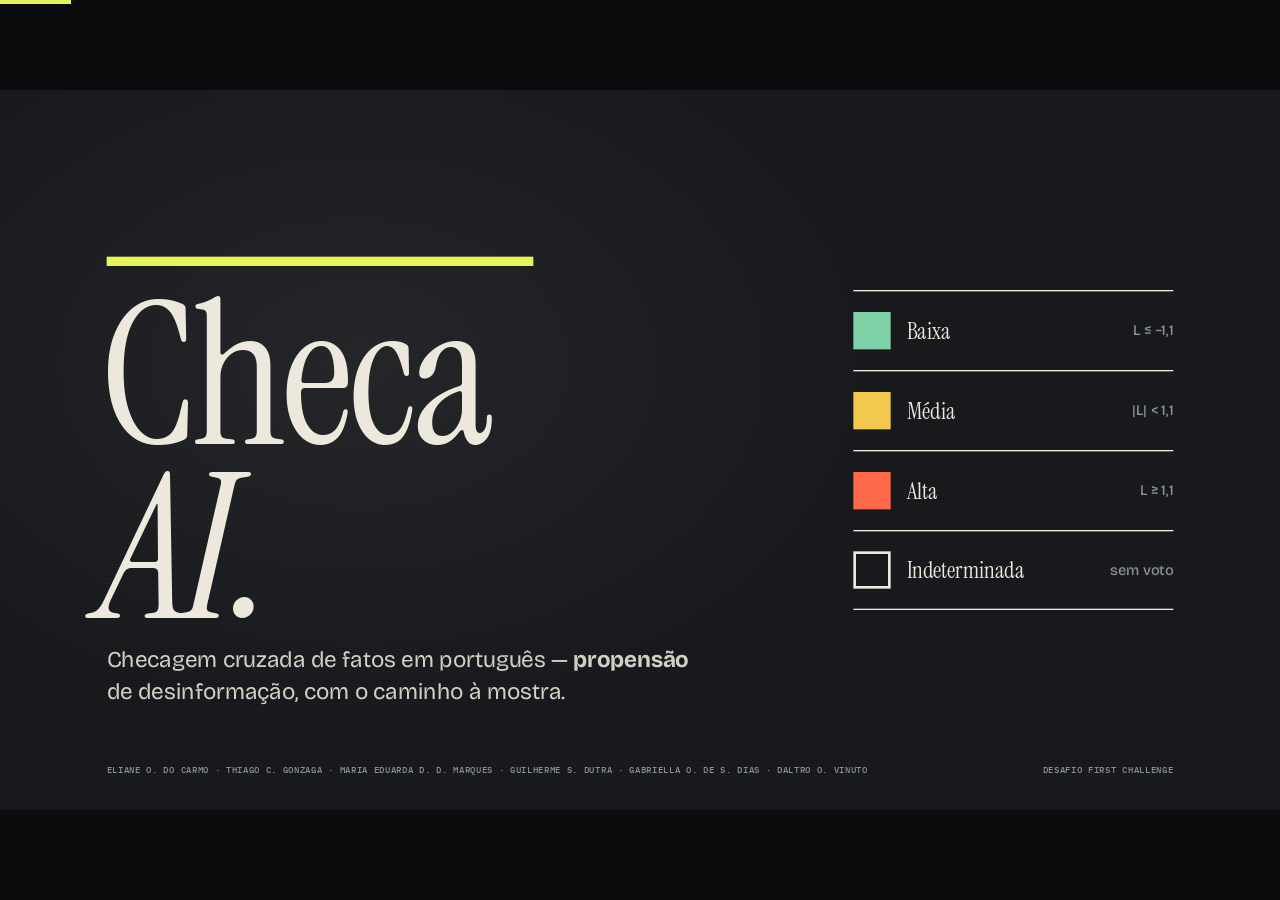
==== commit 8e4a3500: "render" ====
--- a/brag-output/slides-v4-apuracao/index.html
+++ b/brag-output/slides-v4-apuracao/index.html
@@ -123,7 +123,7 @@
 /* Título (slide 1) */
 .t-bar { position: absolute; left: var(--pad); top: 250px; width: 640px; height: 22px; background: var(--red); }
 .t-h1 { position: absolute; left: 150px; top: 300px; font: 900 300px/.86 var(--f-display); letter-spacing: -.045em; }
-.t-h1 .l { display: block; overflow: hidden; }
+.t-h1 .l { display: block; overflow: hidden; padding: 0 .12em; margin: 0 -.12em; }  /* folga lateral: o itálico passa da caixa */
 .t-h1 .l span { display: block; transform: translateY(105%); transition: transform .9s var(--ease); }
 .slide.visible .t-h1 .l span { transform: none; }
 .slide.visible .t-h1 .l:nth-child(2) span { transition-delay: .12s; }
@@ -311,9 +311,9 @@
      ========================================================= -->
 <section class="slide" data-sec="O problema">
   <div class="kicker">Grupo da família · mensagem encaminhada</div>
-  <div class="stmt" style="top:290px;font-size:230px">
-    <div class="r" style="--d:.15s">“Café cura</div>
-    <div class="r" style="--d:.3s">câncer.”</div>
+  <div class="stmt" style="top:290px;font-size:190px">
+    <div class="r" style="--d:.15s">“Vacina altera</div>
+    <div class="r" style="--d:.3s">o DNA.”</div>
   </div>
   <div class="r" style="position:absolute;left:160px;top:820px;font:900 88px var(--f-display);letter-spacing:-.03em;--d:.8s">Verdade ou <span class="red">mentira?</span></div>
 </section>
@@ -329,22 +329,6 @@
     <div class="r" style="--d:.3s"><div class="rule"></div><span class="sq a" style="margin:28px 0 22px;width:64px;height:64px"></span><div style="font:900 56px var(--f-display)">Média</div><div class="mono" style="font-size:24px;margin:10px 0 18px">|L| &lt; 1,10</div><p class="small" style="font-size:28px">Evidência insuficiente ou em conflito.</p></div>
     <div class="r" style="--d:.4s"><div class="rule"></div><span class="sq r" style="margin:28px 0 22px;width:64px;height:64px"></span><div style="font:900 56px var(--f-display)">Alta</div><div class="mono" style="font-size:24px;margin:10px 0 18px">L ≥ +1,10</div><p class="small" style="font-size:28px">Fontes independentes contestam a afirmação.</p></div>
     <div class="r" style="--d:.5s"><div class="rule"></div><span class="sq o" style="margin:28px 0 22px;width:64px;height:64px"></span><div style="font:900 56px var(--f-display)">Indeterminada</div><div class="mono" style="font-size:24px;margin:10px 0 18px">nenhum voto</div><p class="small" style="font-size:28px">Nenhuma fonte trata do assunto.</p></div>
-  </div>
-</section>
-
-<!-- =========================================================
-     04 · QUEM DECIDE
-     ========================================================= -->
-<section class="slide" data-sec="Princípio de projeto">
-  <div class="kicker">Quem decide</div>
-  <div class="stmt" style="top:250px;width:860px;font-size:110px">
-    <div class="r" style="--d:.1s">Ausência de evidência</div>
-    <div class="r red" style="--d:.25s">não é evidência.</div>
-  </div>
-  <p class="lead r" style="position:absolute;left:160px;top:720px;width:780px;font-size:32px;--d:.45s">Nada empurra o nível sem uma fonte que tenha tomado posição sobre a afirmação.</p>
-  <div style="position:absolute;left:1120px;right:160px;top:250px;display:grid;gap:36px">
-    <div class="box r" style="--d:.5s"><span class="tag llm">Modelo de linguagem</span><div style="font:900 48px/1.1 var(--f-display);margin:22px 0 12px">extrai · reescreve · classifica</div><p class="small" style="font-size:26px">Propõe — e é sempre conferido pelo código.</p></div>
-    <div class="box r" style="--d:.65s;background:var(--inv-bg);color:var(--inv-fg)"><span class="tag" style="border-color:var(--inv-fg)">Código determinístico</span><div style="font:900 48px/1.1 var(--f-display);margin:22px 0 12px">pesa · soma · decide · redige</div><p style="font-size:26px;color:var(--inv-mute)">O nível e o texto final nunca vêm do LLM.</p></div>
   </div>
 </section>
 
@@ -465,9 +449,9 @@
   <div class="body cols c2" style="gap:90px">
     <div>
       <div class="lab r" style="--d:.15s">① Uma URL, uma peça</div>
-      <div class="mono r" style="font-size:25px;line-height:1.5;margin-top:22px;--d:.25s"><span class="strike">https://www.</span>exemplo.com.br/noticia/cafe-cura<br><span class="strike">?utm_source=zap&amp;amp#fim</span></div>
+      <div class="mono r" style="font-size:25px;line-height:1.5;margin-top:22px;--d:.25s"><span class="strike">https://www.</span>exemplo.com.br/noticia/vacina-altera-dna<br><span class="strike">?utm_source=zap&amp;amp#fim</span></div>
       <div class="r" style="font-size:28px;color:var(--mute);margin:18px 0;--d:.35s">↓ a mesma matéria vinda de dois buscadores</div>
-      <div class="mono r" style="font-size:36px;font-weight:600;padding:18px 0;border-top:3px solid var(--ink);border-bottom:3px solid var(--ink);--d:.45s">exemplo.com.br/noticia/cafe-cura</div>
+      <div class="mono r" style="font-size:36px;font-weight:600;padding:18px 0;border-top:3px solid var(--ink);border-bottom:3px solid var(--ink);--d:.45s">exemplo.com.br/noticia/vacina-altera-dna</div>
       <div class="r" style="display:flex;gap:16px;margin-top:28px;--d:.55s"><span class="tag" style="border-color:var(--red);color:var(--red)">✗ homepage</span><span class="tag" style="border-color:var(--red);color:var(--red)">✗ listagem /tag/</span><span class="tag" style="border-color:var(--red);color:var(--red)">✗ rede social · PDF</span></div>
     </div>
     <div>
@@ -573,25 +557,6 @@
 </section>
 
 <!-- =========================================================
-     14 · AUTOCONSISTÊNCIA
-     ========================================================= -->
-<section class="slide" data-sec="Etapa 07">
-  <div class="kicker">Etapa 07 · Autoconsistência</div>
-  <h2 class="h2">Voto decisivo: julgado 3×.</h2>
-  <div class="body" style="top:430px">
-    <div class="r" style="display:grid;grid-template-columns:repeat(3,240px) 90px 1fr;gap:20px;align-items:center;padding:26px 0;border-top:3px solid var(--ink);--d:.2s">
-      <span class="tag" style="font-size:24px;text-align:center">REFUTA</span><span class="tag" style="font-size:24px;text-align:center">REFUTA</span><span class="tag" style="font-size:24px;text-align:center">REFUTA</span>
-      <span style="font:900 48px var(--f-display);text-align:center">→</span><span style="font:800 36px var(--f-display)">unânime · <span style="color:var(--green)">mantém</span></span>
-    </div>
-    <div class="r" style="display:grid;grid-template-columns:repeat(3,240px) 90px 1fr;gap:20px;align-items:center;padding:26px 0;border-top:3px solid var(--ink);border-bottom:3px solid var(--ink);--d:.4s">
-      <span class="tag" style="font-size:24px;text-align:center">REFUTA</span><span class="tag" style="font-size:24px;text-align:center;border-color:var(--red);color:var(--red)">SUSTENTA</span><span class="tag" style="font-size:24px;text-align:center">REFUTA</span>
-      <span style="font:900 48px var(--f-display);text-align:center">→</span><span style="font:800 36px var(--f-display)">instável · <span class="red">RELATA_SEM_ENDOSSO</span></span>
-    </div>
-    <p class="r" style="font:800 44px/1.2 var(--f-display);margin-top:60px;--d:.65s">Falha segura: a repetição nunca inverte a direção —<br><span class="red">só perde a posição.</span></p>
-  </div>
-</section>
-
-<!-- =========================================================
      15 · ETAPA 8 — DECISÃO
      ========================================================= -->
 <section class="slide" data-sec="Etapa 08">
@@ -664,58 +629,6 @@
 </section>
 
 <!-- =========================================================
-     18 · REPRODUTIBILIDADE
-     ========================================================= -->
-<section class="slide" data-sec="Método">
-  <div class="kicker">Método · Telemetria e replay</div>
-  <h2 class="h2">Tudo é reproduzível.</h2>
-  <div class="body cols" style="grid-template-columns:1fr 600px;gap:90px">
-    <div class="r" style="--d:.2s">
-      <div class="lab">runs/&lt;run_id&gt;/trace.jsonl</div>
-      <div class="trace" style="margin-top:18px;border-top:3px solid var(--ink);padding-top:14px">
-        <div><span>12 ms</span>run_inicio "Café cura câncer"</div>
-        <div><span>131 ms</span>etapa recebimento · ok</div>
-        <div><span>6491 ms</span>llm afirmacoes · 2,2 s</div>
-        <div><span>6524 ms</span>http 200 · cache=hit</div>
-        <div><span>9012 ms</span>fonte descartada · homepage</div>
-        <div><span>9400 ms</span><b class="red">fallback</b> onde=juiz</div>
-        <div><span>9812 ms</span>decisao nivel=media</div>
-      </div>
-    </div>
-    <div>
-      <div class="lab r" style="--d:.35s">Todo I/O externo passa por cassetes</div>
-      <ul class="checks" style="margin-top:6px">
-        <li class="r" style="--d:.45s"><span class="m s">○</span><span><b>live</b><small>rede de verdade, nada gravado</small></span></li>
-        <li class="r" style="--d:.55s"><span class="m n">●</span><span><b>record</b><small>rede + grava web e LLM</small></span></li>
-        <li class="r" style="--d:.65s;border:0"><span class="m">▶</span><span><b>replay</b><small>só cassetes · determinístico · sem rede</small></span></li>
-      </ul>
-    </div>
-  </div>
-</section>
-
-<!-- =========================================================
-     19 · AVALIAÇÃO
-     ========================================================= -->
-<section class="slide" data-sec="Método">
-  <div class="kicker">Método · Avaliação</div>
-  <h2 class="h2">Erro grave pesa mais.</h2>
-  <div class="body" style="top:400px">
-    <div class="r eq" style="font-size:28px;--d:.2s">
-      <div class="cell">casos rotulados<small>dev · holdout</small></div><span class="op">→</span>
-      <div class="cell">pipeline em replay<small>sem rede</small></div><span class="op">→</span>
-      <div class="cell">métricas<small>acerto · erro grave · indeterminada</small></div><span class="op">→</span>
-      <div class="cell" style="background:var(--inv-bg);color:var(--inv-fg)">linha de base<small style="color:var(--inv-mute)">delta + gate</small></div>
-    </div>
-    <table class="tbl r" style="margin-top:50px;--d:.4s">
-      <tr><td><b>Falso</b> · esperado ALTA</td><td><span class="red">grave: BAIXA</span></td></tr>
-      <tr><td><b>Verdadeiro</b> · esperado BAIXA</td><td><span class="red">grave: ALTA</span></td></tr>
-      <tr><td><b>Sem evidência</b> · esperado INDETERMINADA</td><td style="color:var(--mute)">—</td></tr>
-    </table>
-    <p class="small r" style="margin-top:24px;--d:.6s">Itera-se só no dev; o holdout só abre no fim de cada rodada. Rótulos e baseline nunca são editados para “passar”.</p>
-  </div>
-</section>
-
-<!-- =========================================================
      20 · RESULTADOS
      ========================================================= -->
 <section class="slide" data-sec="Resultados">
@@ -777,9 +690,8 @@
    =========================================== */
 const NOTES = [
  "Checa AI, ou CrossCheckBR: um checador de fatos em português que não dá veredito — estima a propensão de uma mensagem ser desinformação e mostra o caminho.",
- "Chega uma mensagem no grupo da família: “Café cura câncer”. Verdade ou mentira? O sistema não responde com um veredito. Ele estima a propensão de ser desinformação — e mostra, passo a passo, como chegou lá.",
+ "Chega uma mensagem no grupo da família: “Vacina altera o DNA”. Verdade ou mentira? O sistema não responde com um veredito. Ele estima a propensão de ser desinformação — e mostra, passo a passo, como chegou lá.",
  "A saída é uma escala: baixa, média, alta ou indeterminada. Nunca um simples verdadeiro ou falso. Sem fonte que trate do assunto, o sistema prefere dizer que não sabe.",
- "Ausência de evidência não é evidência. E o nível é calculado por código determinístico: o modelo de linguagem extrai, reescreve e classifica, mas nunca redige a conclusão.",
  "São dez etapas, e cada uma deixa um recibo auditável. Em preto, o que é código determinístico; em vermelho, onde um modelo de linguagem entra. O agente crítico pode voltar para a busca.",
  "Etapa um: recebimento. Entra texto, título ou link; fotos e vídeos recebem só orientação. Regras simples leem o texto: há marcador de tempo? Relato de segunda mão? Opinião, sátira ou afirmação vaga? Um “hoje” abre uma janela de dois dias: fontes de outro período valerão menos adiante.",
  "Etapa dois: um modelo de linguagem divide o texto em até três afirmações atômicas. Cada uma guarda a polaridade do usuário e um núcleo na forma afirmativa. Em “é falso que a vacina altera o DNA”, o núcleo é “a vacina altera o DNA”, com polaridade negativa. O juiz avalia o núcleo; a polaridade inverte a direção só no cálculo. A saída é validada por esquema, com uma nova tentativa e um fallback declarado no recibo.",
@@ -789,12 +701,9 @@
  "Etapa cinco: dez veículos copiando a mesma agência não são dez confirmações. Fontes são agrupadas se assinam a mesma agência, pertencem ao mesmo grupo, ou têm corpos quase idênticos. Cada cluster vale um único voto.",
  "Etapa seis: para cada fonte e afirmação, um LLM lê título, lide, frases de conclusão e frases com os termos da afirmação. Classifica em sustenta, refuta, relata sem endosso ou não trata — e copia uma citação literal. O código confere a citação no texto. Se não existir, a classe cai para “não trata”. O modelo pode errar, mas não pode inventar.",
  "Etapa sete: o agente crítico decide, por afirmação, se já há evidência suficiente. Ele para com um selo de checagem aplicável ou com dois clusters independentes que tomaram posição. Senão, o LLM reescreve a consulta, sabendo quais páginas foram julgadas fora do tema, e abre uma nova onda de busca, dentro de um orçamento.",
- "Se um único julgamento decidiria o nível, ele é repetido três vezes. Se as repetições discordam, vira “relata sem endosso”: uma falha segura, que nunca inverte a direção.",
  "Etapa oito: uma função pura, sem LLM e sem rede. Cada cluster dá um voto: positivo se refuta, negativo se sustenta, com peso pela confiabilidade da fonte. A soma é o log-odds L; o limiar é ln 3, cerca de 1,1. Uma só fonte curada não crava nada: vale um, média. Duas independentes concordando, sim: dois, ou oitenta e oito por cento — alta.",
  "Etapa nove: travas que só deixam o sistema mais cauteloso. Confiabilidade, tempo, conjunção, similaridade do selo do índice, e um sintetizador que relê as fontes mas só pode rebaixar o nível, nunca elevá-lo.",
  "Etapa dez: a redação usa modelos de texto neutros, e uma varredura bloqueia frases como “é falso” ou “fake news confirmada”. Cada fonte aparece com postura, citação e data; sinais de estilo aparecem, mas ficam fora do nível. O recibo lista cada etapa com seu status.",
- "Para ser ciência, precisa ser reproduzível. Cada execução grava um trace: etapas, chamadas ao LLM, requisições, descartes e fallbacks. Todo acesso externo passa por cassetes: record grava, replay reproduz tudo sem rede.",
- "Um harness roda casos rotulados, separa desenvolvimento de holdout e mede acerto, erro grave e indeterminadas contra uma linha de base. Erro grave é dar baixa propensão ao que é falso, ou alta ao que é verdadeiro.",
  "Numa simulação com cinquenta frases, sem a checagem original na busca, o acerto ficou entre cinquenta e nove e sessenta e quatro por cento — com zero erros graves. Dos dezoito erros do controle, quinze foram indeterminada e nenhum na direção errada.",
  "O gargalo não é julgar, é recuperar evidência. A amostra é pequena e as diferenças entre variantes não são estatisticamente significativas; o próximo passo é a busca.",
  "O Checa AI não decide por você. Ele mostra as fontes, os pesos e o caminho, para que você compare e tire a sua própria conclusão. Checagem cruzada, auditável, em português."
